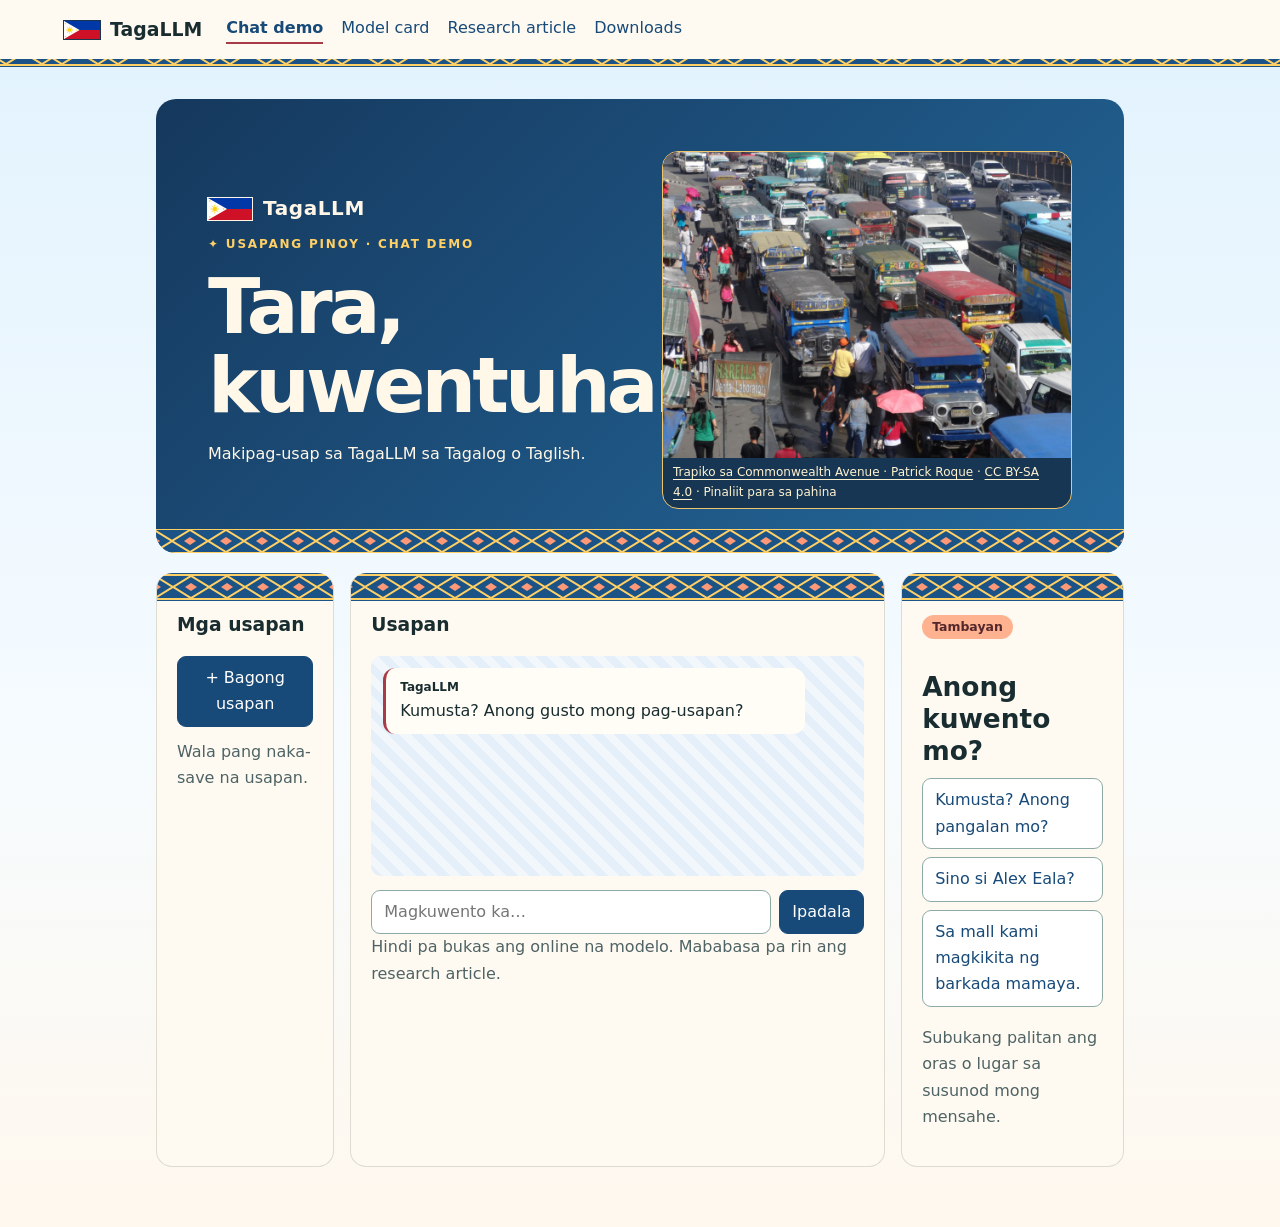
==== index.html @ 57e18e46 "Publish TagaLLM research site and chatbot UI" ====
<!doctype html><html lang="tl"><meta charset="utf-8"><meta name="viewport" content="width=device-width, initial-scale=1"><title>TagaLLM · Tara, kuwentuhan</title><link rel="stylesheet" href="style.css?v=history"><body class="pinoy-chat"><header><strong class="chat-brand"><img src="philippine-flag.svg" width="36" height="18" alt="Bandila ng Pilipinas"> TagaLLM</strong><nav aria-label="Preview"><a href="index.html" aria-current="page">Chat demo</a><a href="model-card.html" >Model card</a><a href="article.html" >Research article</a><a href="downloads.html">Downloads</a></nav></header><main><section class="hero"><div class="hero-copy"><div class="hero-brand"><img src="philippine-flag.svg" width="44" height="22" alt="Bandila ng Pilipinas"><strong>TagaLLM</strong></div><p class="eyebrow">✦ Usapang Pinoy · Chat demo</p><h1>Tara, kuwentuhan.</h1><p>Makipag-usap sa TagaLLM sa Tagalog o Taglish.</p></div><figure class="jeepney-photo"><img src="commonwealth-jeepney-traffic.jpg" width="960" height="720" alt="Mga jeepney, kotse, van, at bus na siksikan sa Commonwealth Avenue, Quezon City"><figcaption><a href="https://commons.wikimedia.org/wiki/File:Public_transport_-_jeepneys_and_buses_(Commonwealth_Avenue,_Quezon_City)(2017-12-04)_2.jpg">Trapiko sa Commonwealth Avenue · Patrick Roque</a> · <a href="https://creativecommons.org/licenses/by-sa/4.0/">CC BY-SA 4.0</a> · Pinaliit para sa pahina</figcaption></figure></section>
<div class="chat-grid"><aside class="panel chat-sidebar" aria-label="Mga usapan"><h3>Mga usapan</h3><button id="reset" class="primary" type="button">+ Bagong usapan</button><div class="chat-list"></div></aside><section class="panel chat-panel"><h3>Usapan</h3><div class="chatlog" role="log" aria-label="Usapan"><p class="bubble"><b>TagaLLM</b>Kumusta? Anong gusto mong pag-usapan?</p></div>
<form class="composer"><input aria-label="Mensahe" placeholder="Magkuwento ka…" required maxlength="2000"><button class="primary">Ipadala</button></form><p class="note" role="status"></p></section>
<aside class="panel"><span class="tag">Tambayan</span><h2>Anong kuwento mo?</h2><div class="chips"><button>Kumusta? Anong pangalan mo?</button><button>Sino si Alex Eala?</button><button>Sa mall kami magkikita ng barkada mamaya.</button></div><p class="note">Subukang palitan ang oras o lugar sa susunod mong mensahe.</p></aside></div></main>
<script src="inference-config.js"></script><script src="inference.js"></script><script src="chat-history.js"></script><script src="chat.js?v=history"></script></body></html>
---- style.css ----
*{box-sizing:border-box} :root{--ink:#192d30;--muted:#4e6365;--paper:#fffdf6;--teal:#075f59;--red:#ab3730;--gold:#f9bd52;--line:#dedbd0}body{margin:0;background:var(--paper);color:var(--ink);font:16px/1.65 system-ui,sans-serif}header{background:#fff;border-bottom:1px solid var(--line);padding:14px max(5vw,18px);display:flex;align-items:center;gap:24px;flex-wrap:wrap}header strong{font-size:1.18rem}nav{display:flex;gap:18px;flex-wrap:wrap}a{color:var(--teal);text-underline-offset:3px}nav a{text-decoration:none}nav a[aria-current]{font-weight:800;border-bottom:2px solid var(--red)}main{max-width:1060px;margin:auto;padding:32px max(3vw,18px) 60px}h1,h2,h3,p{margin-top:0}h1{font-size:clamp(2.35rem,6vw,4.8rem);line-height:1.03;letter-spacing:-.05em;margin-bottom:16px}h2{font-size:1.65rem;line-height:1.2;margin:32px 0 12px}h3{line-height:1.3} .eyebrow{font-size:.75rem;letter-spacing:.15em;text-transform:uppercase;font-weight:800}.hero{border-radius:20px;background:#084d49;color:#fff8e9;padding:clamp(22px,5vw,52px);position:relative;overflow:hidden}.hero:after{content:"";position:absolute;inset:auto 0 0;height:8px;background:repeating-linear-gradient(120deg,#f9bd52 0 20px,#f9bd52 20px 24px,#c7473b 24px 46px,#fff5d6 46px 50px,#32978d 50px 72px)}.hero p:last-child{margin-bottom:0}.chat-grid,.comparison{display:grid;grid-template-columns:1fr 1fr;gap:16px}.chat-grid{grid-template-columns:minmax(0,2fr) minmax(0,1fr);margin-top:20px}.panel,figure{background:#fff;border:1px solid var(--line);border-radius:16px;padding:20px;margin:0}.chat-panel{min-width:0}.chatlog{min-height:220px;max-height:480px;overflow:auto;display:flex;flex-direction:column;gap:10px;margin-bottom:14px}.bubble{padding:10px 14px;border-radius:12px;background:#eef5ef;max-width:90%;white-space:pre-wrap;overflow-wrap:anywhere;margin:0}.bubble.user{align-self:end;background:#fff1ca}.bubble b{display:block;font-size:.75rem}.composer{display:flex;gap:8px}input,button{font:inherit;border-radius:9px;border:1px solid #8eaaa5;padding:8px 12px}input{flex:1;min-width:0}button{cursor:pointer;background:#fff;color:var(--teal)}button.primary{background:var(--teal);color:white;border-color:var(--teal)}button:disabled{opacity:.55;cursor:default}.chips{display:grid;gap:8px;margin-bottom:18px}.chips button{text-align:left}.note,figcaption,small{color:var(--muted)}.tag{display:inline-block;background:#fff0c6;color:#513504;padding:2px 10px;border-radius:30px;font-size:.78rem;font-weight:750}.doc{max-width:920px}.hub{background:#fafbfc}.hub .hero{background:#fff;color:var(--ink);border:1px solid var(--line)}.hub .hero:after{display:none}.toc{display:flex;gap:12px;flex-wrap:wrap;margin:22px 0}.chart{display:grid;gap:12px;margin:18px 0}.chart div{display:grid;grid-template-columns:9rem 1fr 4.5rem;gap:10px;align-items:center;font-size:.88rem}.chart meter{width:100%;height:20px;accent-color:var(--teal)}.chart meter::-webkit-meter-optimum-value{background:var(--teal)}.chart meter::-webkit-meter-bar{background:#e8f1ef;border:0}blockquote{border-left:4px solid var(--gold);margin:10px 0;padding:5px 12px;background:#fff8e6}table{width:100%;border-collapse:collapse;font-size:.95rem}th,td{border-bottom:1px solid var(--line);text-align:left;padding:8px;vertical-align:top}.scroll{overflow:auto}.muted{color:var(--muted)}code{overflow-wrap:anywhere}.article-hero{background:#fff0c6;color:var(--ink)}@media(max-width:700px){.chat-grid,.comparison{grid-template-columns:1fr}.chart div{grid-template-columns:6rem 1fr 3.5rem}main{padding-top:18px}}


.pinoy-chat {
  --teal: #174a78;
  --red: #a83b46;
  --woven: url("data:image/svg+xml,%3Csvg xmlns='http://www.w3.org/2000/svg' width='72' height='28' viewBox='0 0 72 28'%3E%3Cpath fill='%231b5386' d='M0 0h72v28H0z'/%3E%3Cpath fill='none' stroke='%23ffd065' stroke-width='2' d='M0 2h72M0 26h72M0 14l18-11 18 11L54 3l18 11-18 11-18-11-18 11z'/%3E%3Cpath fill='%23ff9877' d='m12 14 6-4 6 4-6 4zm36 0 6-4 6 4-6 4z'/%3E%3C/svg%3E");
  background: linear-gradient(180deg, #e1f2fd 0%, #f5fbff 58%, #fff8ee 100%);
}
.pinoy-chat header {
  border-bottom: 8px solid transparent;
  border-image: var(--woven) 8 repeat;
  background: #fffaf1;
}
.pinoy-chat main { padding-inline: max(3vw, 46px); }
.pinoy-chat .hero {
  display: grid;
  grid-template-columns: minmax(0, 1fr) minmax(0, 1fr);
  align-items: center;
  gap: clamp(14px, 4vw, 44px);
  padding-bottom: 44px;
  background: linear-gradient(135deg, #15385d, #24699c);
}
.pinoy-chat .hero::after { height: 24px; background: var(--woven) repeat-x center; }
.pinoy-chat .jeepney-photo {
  overflow: hidden;
  padding: 0;
  border: 1px solid #efc46a;
  background: #173653;
}
.pinoy-chat .jeepney-photo img {
  display: block;
  width: 100%;
  height: auto;
  aspect-ratio: 4 / 3;
  object-fit: cover;
  object-position: center;
}
.pinoy-chat .jeepney-photo figcaption { padding: 5px 10px; color: #fff3d1; font-size: .75rem; }
.pinoy-chat .jeepney-photo a { color: inherit; }
.pinoy-chat .panel {
  border-top: 0;
  background: var(--woven) repeat-x top, #fffaf1;
  padding-top: 40px;
}
.pinoy-chat .chatlog {
  padding: 12px;
  border-radius: 10px;
  background: repeating-linear-gradient(45deg, #e4eff9 0 8px, #f2f7fc 8px 16px);
}
.pinoy-chat .bubble { background: #fffdf6; border-inline-start: 3px solid #a83b46; }
.pinoy-chat .bubble.user { background: #ffe3ce; border-inline-start-color: #b07c29; }
.pinoy-chat .chips button:hover { background: #ffe5a4; }
@media (max-width: 700px) {
  .pinoy-chat main { padding-inline: 18px; }
  .pinoy-chat .hero { grid-template-columns: 1fr; }
  .pinoy-chat .hero h1 { font-size: clamp(2rem, 8vw, 3rem); }
}

.pinoy-chat .chat-brand { display: inline-flex; align-items: center; gap: 10px; }
.pinoy-chat .chat-brand img { display: block; box-shadow: 0 0 0 1px #173653; }
.pinoy-chat .hero .eyebrow { color: #ffd065; }
.pinoy-chat .tag { background: #ffb28f; color: #54272c; }
.pinoy-chat .bubble.user { border-inline-start-color: #a83b46; }

.pinoy-chat .hero-brand {
  display: flex;
  align-items: center;
  gap: 11px;
  margin-bottom: 10px;
  color: #fff6e7;
  font-size: 1.25rem;
  letter-spacing: .03em;
}
.pinoy-chat .hero-brand img {
  display: block;
  box-shadow: 0 0 0 1px #fff6e7;
}

.pinoy-chat .chat-grid {
  grid-template-columns: minmax(145px, .8fr) minmax(0, 2.4fr) minmax(160px, 1fr);
}
.pinoy-chat .chat-sidebar { min-width: 0; }
.pinoy-chat .chat-list {
  display: grid;
  gap: 8px;
  margin-top: 12px;
  max-height: 340px;
  overflow: auto;
}
.pinoy-chat .chat-list button {
  text-align: left;
  overflow: hidden;
  text-overflow: ellipsis;
  white-space: nowrap;
}
.pinoy-chat .chat-list button[aria-current] { background: #ffe3ce; }
@media (max-width: 850px) {
  .pinoy-chat .chat-grid { grid-template-columns: minmax(145px, 1fr) minmax(0, 2.5fr); }
  .pinoy-chat .chat-grid > aside:last-child { grid-column: 1 / -1; }
}
@media (max-width: 560px) {
  .pinoy-chat .chat-grid { grid-template-columns: 1fr; }
  .pinoy-chat .chat-list { max-height: 125px; }
}
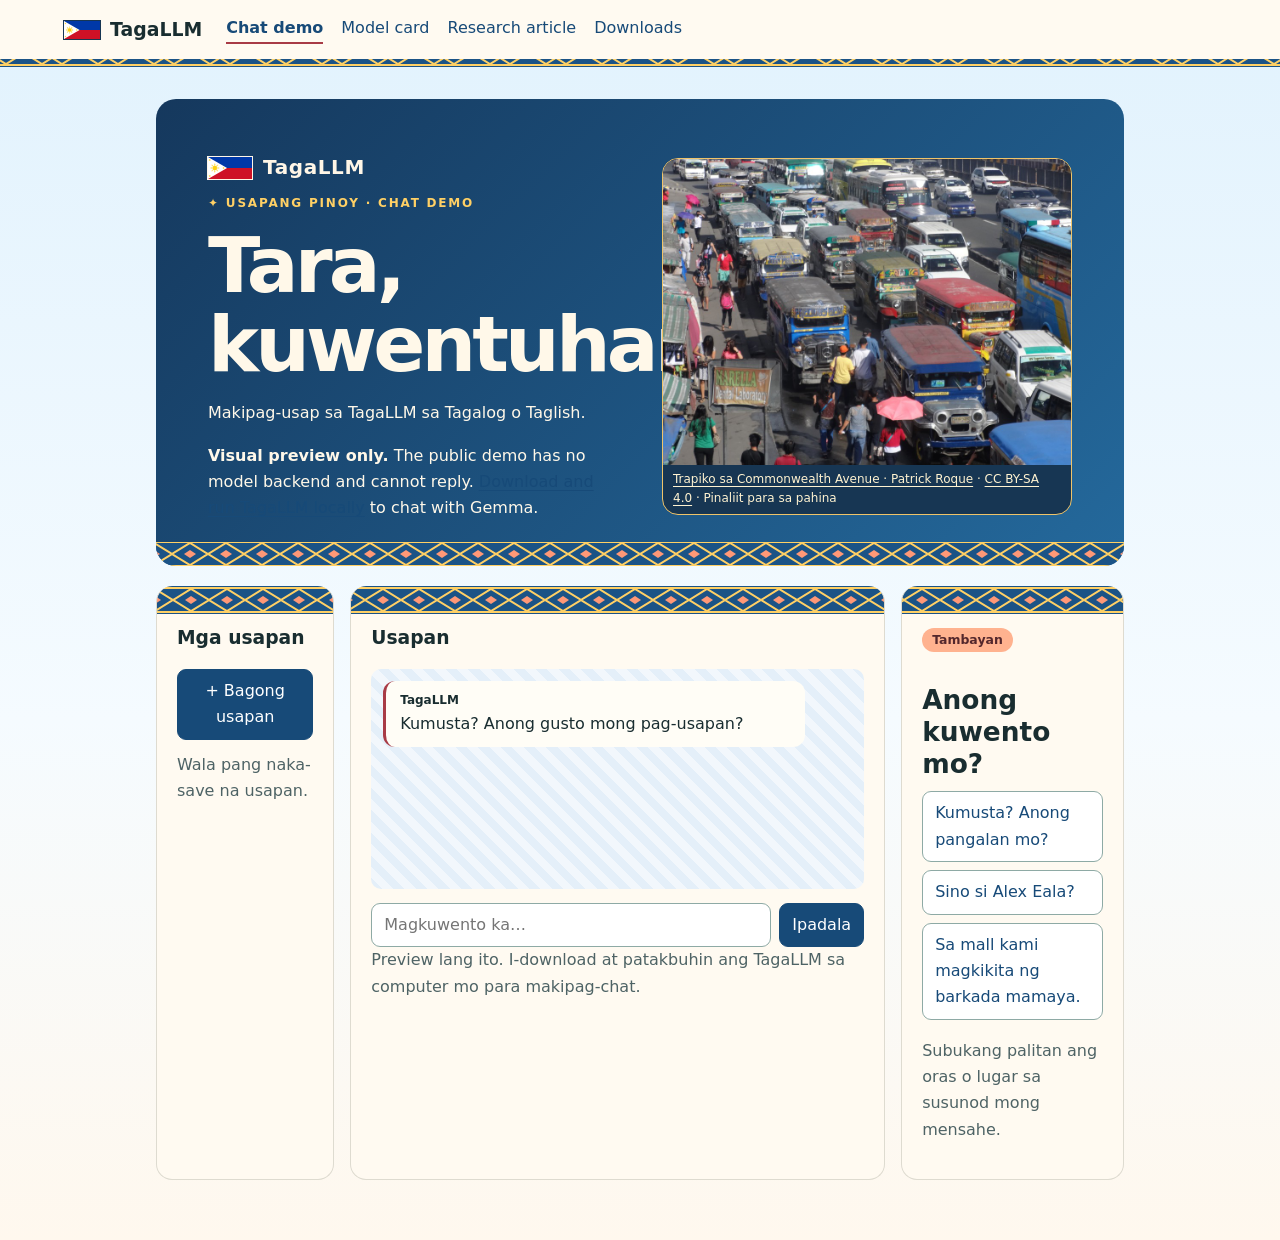
==== commit cc3ec9af: "Document local-only chat and remove React preview" ====
--- a/index.html
+++ b/index.html
@@ -1,6 +1,6 @@
-<!doctype html><html lang="tl"><meta charset="utf-8"><meta name="viewport" content="width=device-width, initial-scale=1"><title>TagaLLM · Tara, kuwentuhan</title><link rel="stylesheet" href="style.css?v=history"><body class="pinoy-chat"><header><strong class="chat-brand"><img src="philippine-flag.svg" width="36" height="18" alt="Bandila ng Pilipinas"> TagaLLM</strong><nav aria-label="Preview"><a href="index.html" aria-current="page">Chat demo</a><a href="model-card.html" >Model card</a><a href="article.html" >Research article</a><a href="downloads.html">Downloads</a></nav></header><main><section class="hero"><div class="hero-copy"><div class="hero-brand"><img src="philippine-flag.svg" width="44" height="22" alt="Bandila ng Pilipinas"><strong>TagaLLM</strong></div><p class="eyebrow">✦ Usapang Pinoy · Chat demo</p><h1>Tara, kuwentuhan.</h1><p>Makipag-usap sa TagaLLM sa Tagalog o Taglish.</p></div><figure class="jeepney-photo"><img src="commonwealth-jeepney-traffic.jpg" width="960" height="720" alt="Mga jeepney, kotse, van, at bus na siksikan sa Commonwealth Avenue, Quezon City"><figcaption><a href="https://commons.wikimedia.org/wiki/File:Public_transport_-_jeepneys_and_buses_(Commonwealth_Avenue,_Quezon_City)(2017-12-04)_2.jpg">Trapiko sa Commonwealth Avenue · Patrick Roque</a> · <a href="https://creativecommons.org/licenses/by-sa/4.0/">CC BY-SA 4.0</a> · Pinaliit para sa pahina</figcaption></figure></section>
+<!doctype html><html lang="tl"><meta charset="utf-8"><meta name="viewport" content="width=device-width, initial-scale=1"><title>TagaLLM · Tara, kuwentuhan</title><link rel="stylesheet" href="assets/css/style.css?v=history"><body class="pinoy-chat"><header><strong class="chat-brand"><img src="assets/images/philippine-flag.svg" width="36" height="18" alt="Bandila ng Pilipinas"> TagaLLM</strong><nav aria-label="Preview"><a href="index.html" aria-current="page">Chat demo</a><a href="model-card.html" >Model card</a><a href="article.html" >Research article</a><a href="downloads.html">Downloads</a></nav></header><main><section class="hero"><div class="hero-copy"><div class="hero-brand"><img src="assets/images/philippine-flag.svg" width="44" height="22" alt="Bandila ng Pilipinas"><strong>TagaLLM</strong></div><p class="eyebrow">✦ Usapang Pinoy · Chat demo</p><h1>Tara, kuwentuhan.</h1><p>Makipag-usap sa TagaLLM sa Tagalog o Taglish.</p><p id="preview-notice"><strong>Visual preview only.</strong> The public demo has no model backend and cannot reply. <a href="https://github.com/JoshuaBrew/TagaLLM/blob/main/INSTALL.md#run-the-local-chatbot">Download and run TagaLLM locally</a> to chat with Gemma.</p></div><figure class="jeepney-photo"><img src="assets/images/commonwealth-jeepney-traffic.jpg" width="960" height="720" alt="Mga jeepney, kotse, van, at bus na siksikan sa Commonwealth Avenue, Quezon City"><figcaption><a href="https://commons.wikimedia.org/wiki/File:Public_transport_-_jeepneys_and_buses_(Commonwealth_Avenue,_Quezon_City)(2017-12-04)_2.jpg">Trapiko sa Commonwealth Avenue · Patrick Roque</a> · <a href="https://creativecommons.org/licenses/by-sa/4.0/">CC BY-SA 4.0</a> · Pinaliit para sa pahina</figcaption></figure></section>
 <div class="chat-grid"><aside class="panel chat-sidebar" aria-label="Mga usapan"><h3>Mga usapan</h3><button id="reset" class="primary" type="button">+ Bagong usapan</button><div class="chat-list"></div></aside><section class="panel chat-panel"><h3>Usapan</h3><div class="chatlog" role="log" aria-label="Usapan"><p class="bubble"><b>TagaLLM</b>Kumusta? Anong gusto mong pag-usapan?</p></div>
 <form class="composer"><input aria-label="Mensahe" placeholder="Magkuwento ka…" required maxlength="2000"><button class="primary">Ipadala</button></form><p class="note" role="status"></p></section>
 <aside class="panel"><span class="tag">Tambayan</span><h2>Anong kuwento mo?</h2><div class="chips"><button>Kumusta? Anong pangalan mo?</button><button>Sino si Alex Eala?</button><button>Sa mall kami magkikita ng barkada mamaya.</button></div><p class="note">Subukang palitan ang oras o lugar sa susunod mong mensahe.</p></aside></div></main>
-<script src="inference-config.js"></script><script src="inference.js"></script><script src="chat-history.js"></script><script src="chat.js?v=history"></script></body></html>
+<script src="assets/js/inference-config.js"></script><script src="assets/js/inference.js?v=local-demo"></script><script src="assets/js/chat-history.js"></script><script src="assets/js/chat.js?v=history"></script></body></html>
 
--- a/assets/css/style.css
+++ b/assets/css/style.css
@@ -0,0 +1,105 @@
+*{box-sizing:border-box} :root{--ink:#192d30;--muted:#4e6365;--paper:#fffdf6;--teal:#075f59;--red:#ab3730;--gold:#f9bd52;--line:#dedbd0}body{margin:0;background:var(--paper);color:var(--ink);font:16px/1.65 system-ui,sans-serif}header{background:#fff;border-bottom:1px solid var(--line);padding:14px max(5vw,18px);display:flex;align-items:center;gap:24px;flex-wrap:wrap}header strong{font-size:1.18rem}nav{display:flex;gap:18px;flex-wrap:wrap}a{color:var(--teal);text-underline-offset:3px}nav a{text-decoration:none}nav a[aria-current]{font-weight:800;border-bottom:2px solid var(--red)}main{max-width:1060px;margin:auto;padding:32px max(3vw,18px) 60px}h1,h2,h3,p{margin-top:0}h1{font-size:clamp(2.35rem,6vw,4.8rem);line-height:1.03;letter-spacing:-.05em;margin-bottom:16px}h2{font-size:1.65rem;line-height:1.2;margin:32px 0 12px}h3{line-height:1.3} .eyebrow{font-size:.75rem;letter-spacing:.15em;text-transform:uppercase;font-weight:800}.hero{border-radius:20px;background:#084d49;color:#fff8e9;padding:clamp(22px,5vw,52px);position:relative;overflow:hidden}.hero:after{content:"";position:absolute;inset:auto 0 0;height:8px;background:repeating-linear-gradient(120deg,#f9bd52 0 20px,#f9bd52 20px 24px,#c7473b 24px 46px,#fff5d6 46px 50px,#32978d 50px 72px)}.hero p:last-child{margin-bottom:0}.chat-grid,.comparison{display:grid;grid-template-columns:1fr 1fr;gap:16px}.chat-grid{grid-template-columns:minmax(0,2fr) minmax(0,1fr);margin-top:20px}.panel,figure{background:#fff;border:1px solid var(--line);border-radius:16px;padding:20px;margin:0}.chat-panel{min-width:0}.chatlog{min-height:220px;max-height:480px;overflow:auto;display:flex;flex-direction:column;gap:10px;margin-bottom:14px}.bubble{padding:10px 14px;border-radius:12px;background:#eef5ef;max-width:90%;white-space:pre-wrap;overflow-wrap:anywhere;margin:0}.bubble.user{align-self:end;background:#fff1ca}.bubble b{display:block;font-size:.75rem}.composer{display:flex;gap:8px}input,button{font:inherit;border-radius:9px;border:1px solid #8eaaa5;padding:8px 12px}input{flex:1;min-width:0}button{cursor:pointer;background:#fff;color:var(--teal)}button.primary{background:var(--teal);color:white;border-color:var(--teal)}button:disabled{opacity:.55;cursor:default}.chips{display:grid;gap:8px;margin-bottom:18px}.chips button{text-align:left}.note,figcaption,small{color:var(--muted)}.tag{display:inline-block;background:#fff0c6;color:#513504;padding:2px 10px;border-radius:30px;font-size:.78rem;font-weight:750}.doc{max-width:920px}.hub{background:#fafbfc}.hub .hero{background:#fff;color:var(--ink);border:1px solid var(--line)}.hub .hero:after{display:none}.toc{display:flex;gap:12px;flex-wrap:wrap;margin:22px 0}.chart{display:grid;gap:12px;margin:18px 0}.chart div{display:grid;grid-template-columns:9rem 1fr 4.5rem;gap:10px;align-items:center;font-size:.88rem}.chart meter{width:100%;height:20px;accent-color:var(--teal)}.chart meter::-webkit-meter-optimum-value{background:var(--teal)}.chart meter::-webkit-meter-bar{background:#e8f1ef;border:0}blockquote{border-left:4px solid var(--gold);margin:10px 0;padding:5px 12px;background:#fff8e6}table{width:100%;border-collapse:collapse;font-size:.95rem}th,td{border-bottom:1px solid var(--line);text-align:left;padding:8px;vertical-align:top}.scroll{overflow:auto}.muted{color:var(--muted)}code{overflow-wrap:anywhere}.article-hero{background:#fff0c6;color:var(--ink)}@media(max-width:700px){.chat-grid,.comparison{grid-template-columns:1fr}.chart div{grid-template-columns:6rem 1fr 3.5rem}main{padding-top:18px}}
+
+
+.pinoy-chat {
+  --teal: #174a78;
+  --red: #a83b46;
+  --woven: url("data:image/svg+xml,%3Csvg xmlns='http://www.w3.org/2000/svg' width='72' height='28' viewBox='0 0 72 28'%3E%3Cpath fill='%231b5386' d='M0 0h72v28H0z'/%3E%3Cpath fill='none' stroke='%23ffd065' stroke-width='2' d='M0 2h72M0 26h72M0 14l18-11 18 11L54 3l18 11-18 11-18-11-18 11z'/%3E%3Cpath fill='%23ff9877' d='m12 14 6-4 6 4-6 4zm36 0 6-4 6 4-6 4z'/%3E%3C/svg%3E");
+  background: linear-gradient(180deg, #e1f2fd 0%, #f5fbff 58%, #fff8ee 100%);
+}
+.pinoy-chat header {
+  border-bottom: 8px solid transparent;
+  border-image: var(--woven) 8 repeat;
+  background: #fffaf1;
+}
+.pinoy-chat main { padding-inline: max(3vw, 46px); }
+.pinoy-chat .hero {
+  display: grid;
+  grid-template-columns: minmax(0, 1fr) minmax(0, 1fr);
+  align-items: center;
+  gap: clamp(14px, 4vw, 44px);
+  padding-bottom: 44px;
+  background: linear-gradient(135deg, #15385d, #24699c);
+}
+.pinoy-chat .hero::after { height: 24px; background: var(--woven) repeat-x center; }
+.pinoy-chat .jeepney-photo {
+  overflow: hidden;
+  padding: 0;
+  border: 1px solid #efc46a;
+  background: #173653;
+}
+.pinoy-chat .jeepney-photo img {
+  display: block;
+  width: 100%;
+  height: auto;
+  aspect-ratio: 4 / 3;
+  object-fit: cover;
+  object-position: center;
+}
+.pinoy-chat .jeepney-photo figcaption { padding: 5px 10px; color: #fff3d1; font-size: .75rem; }
+.pinoy-chat .jeepney-photo a { color: inherit; }
+.pinoy-chat .panel {
+  border-top: 0;
+  background: var(--woven) repeat-x top, #fffaf1;
+  padding-top: 40px;
+}
+.pinoy-chat .chatlog {
+  padding: 12px;
+  border-radius: 10px;
+  background: repeating-linear-gradient(45deg, #e4eff9 0 8px, #f2f7fc 8px 16px);
+}
+.pinoy-chat .bubble { background: #fffdf6; border-inline-start: 3px solid #a83b46; }
+.pinoy-chat .bubble.user { background: #ffe3ce; border-inline-start-color: #b07c29; }
+.pinoy-chat .chips button:hover { background: #ffe5a4; }
+@media (max-width: 700px) {
+  .pinoy-chat main { padding-inline: 18px; }
+  .pinoy-chat .hero { grid-template-columns: 1fr; }
+  .pinoy-chat .hero h1 { font-size: clamp(2rem, 8vw, 3rem); }
+}
+
+.pinoy-chat .chat-brand { display: inline-flex; align-items: center; gap: 10px; }
+.pinoy-chat .chat-brand img { display: block; box-shadow: 0 0 0 1px #173653; }
+.pinoy-chat .hero .eyebrow { color: #ffd065; }
+.pinoy-chat .tag { background: #ffb28f; color: #54272c; }
+.pinoy-chat .bubble.user { border-inline-start-color: #a83b46; }
+
+.pinoy-chat .hero-brand {
+  display: flex;
+  align-items: center;
+  gap: 11px;
+  margin-bottom: 10px;
+  color: #fff6e7;
+  font-size: 1.25rem;
+  letter-spacing: .03em;
+}
+.pinoy-chat .hero-brand img {
+  display: block;
+  box-shadow: 0 0 0 1px #fff6e7;
+}
+
+.pinoy-chat .chat-grid {
+  grid-template-columns: minmax(145px, .8fr) minmax(0, 2.4fr) minmax(160px, 1fr);
+}
+.pinoy-chat .chat-sidebar { min-width: 0; }
+.pinoy-chat .chat-list {
+  display: grid;
+  gap: 8px;
+  margin-top: 12px;
+  max-height: 340px;
+  overflow: auto;
+}
+.pinoy-chat .chat-list button {
+  text-align: left;
+  overflow: hidden;
+  text-overflow: ellipsis;
+  white-space: nowrap;
+}
+.pinoy-chat .chat-list button[aria-current] { background: #ffe3ce; }
+@media (max-width: 850px) {
+  .pinoy-chat .chat-grid { grid-template-columns: minmax(145px, 1fr) minmax(0, 2.5fr); }
+  .pinoy-chat .chat-grid > aside:last-child { grid-column: 1 / -1; }
+}
+@media (max-width: 560px) {
+  .pinoy-chat .chat-grid { grid-template-columns: 1fr; }
+  .pinoy-chat .chat-list { max-height: 125px; }
+}
